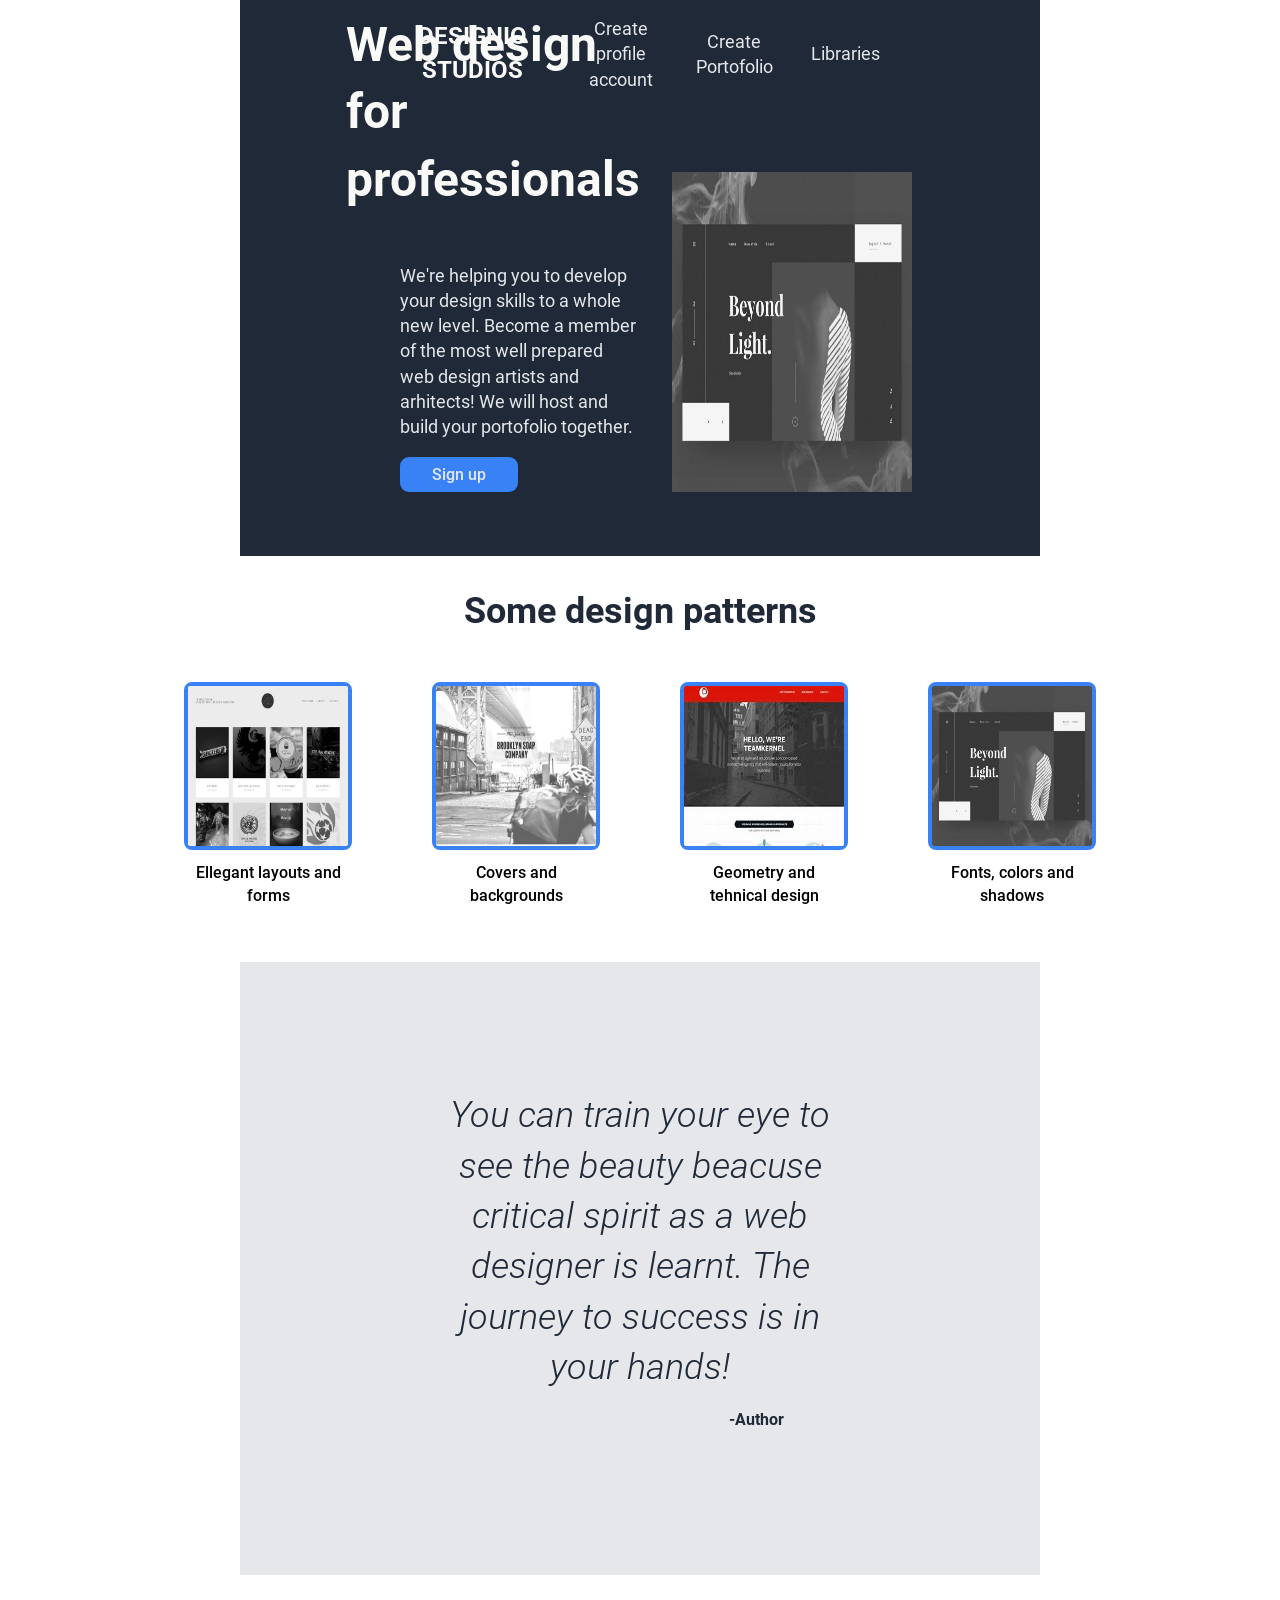
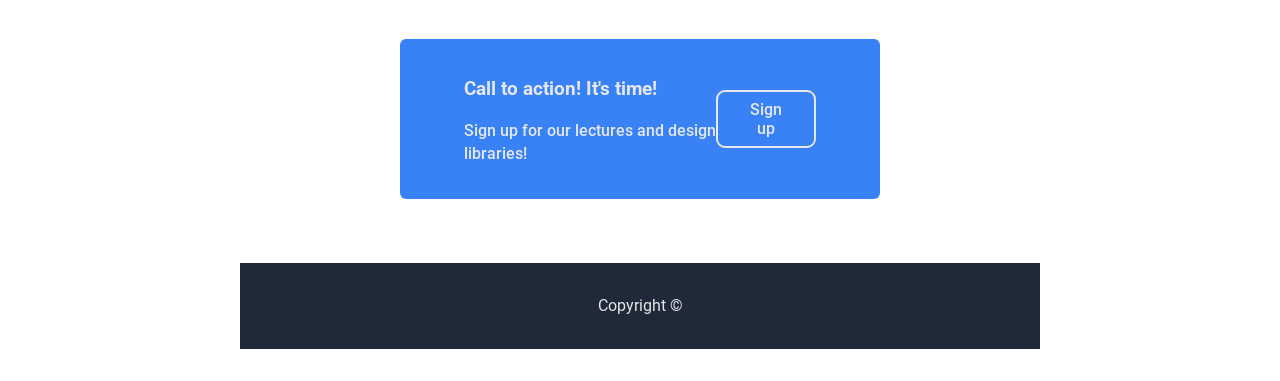
==== css_main-assignment/index.html @ ff45c8da "new assignment" ====
<!DOCTYPE html>
<html lang="en">
  <head>
    <meta charset="UTF-8" />
    <meta http-equiv="X-UA-Compatible" content="IE=edge" />
    <meta name="viewport" content="width=device-width, initial-scale=1.0" />
    <link
      href="https://fonts.googleapis.com/css2?family=Open+Sans&family=Roboto:wght@400;500&display=swap"
      rel="stylesheet"
    />
    <link rel="stylesheet" href="index.css" />
    <title>Main CSS Project</title>
  </head>

  <body>
    <header class="header">
      <div class="header-nav">
        <h2 class="header-logo_text">DESIGNIO STUDIOS</h2>
        <nav class="main-nav">
          <ul>
            <li>
              <a class="link-text" href="pages/about.html"
                >Create profile account</a
              >
            </li>
            <li>
              <a class="link-text" href="pages/portofolio.html"
                >Create Portofolio</a
              >
            </li>
            <li>
              <a class="link-text" href="#">Libraries</a>
            </li>
          </ul>
        </nav>
      </div>

      <div class="section_hero">
        <div class="hero_text-box">
          <h1 class="heading-primary">Web design for professionals</h1>
          <p class="heading-secondary">
            We're helping you to develop your design skills to a whole new
            level. Become a member of the most well prepared web design artists
            and arhitects! We will host and build your portofolio together.
          </p>
          <button class="sign_up-btn btn">Sign up</button>
        </div>
        <div class="hero-img">
          <img src="assets/black-white-web-ui-31.jpg" alt="A design " />
        </div>
      </div>
    </header>

    <main>
      <section class="section_info">
        <h2 class="section_info-heading">Some design patterns</h2>
        <div class="info-boxes">
          <figure class="box-fig">
            <img src="assets/bwg03.jpg " alt="a web design structure" />
            <figcaption>Ellegant layouts and forms</figcaption>
          </figure>
          <figure class="box-fig">
            <img src="assets/bwg09.webp" alt="design formula" />
            <figcaption>Covers and backgrounds</figcaption>
          </figure>
          <figure class="box-fig">
            <img src="assets/OIP (1).jfif" alt="design layout 2" />
            <figcaption>Geometry and tehnical design</figcaption>
          </figure>
          <figure class="box-fig">
            <img
              src="assets/black-white-web-ui-31.jpg"
              alt="fonts and spaces design"
            />
            <figcaption>Fonts, colors and shadows</figcaption>
          </figure>
        </div>
      </section>

      <section class="section_testimonial">
        <div class="testimony-text">
          You can train your eye to see the beauty beacuse critical spirit as a
          web designer is learnt. The journey to success is in your hands!
        </div>
        <p class="author">-Author</p>
      </section>

      <section class="section_call-to-action">
        <div>
          <h3>Call to action! It's time!</h3>
          <p class="call_p">Sign up for our lectures and design libraries!</p>
        </div>
        <div class="subscripe_btn">
          <button class="btn call_btn">Sign up</button>
        </div>
      </section>
      <footer class="footer">Copyright ©</footer>
    </main>
  </body>
</html>
---- css_main-assignment/index.css ----
@font-face {
  font-family: "Roboto";
  src: url(Roboto/Roboto-Medium.ttf);
}

@font-face {
  font-family: "Roboto-Regular";
  src: url(Roboto/Roboto-Regular.ttf);
}

@font-face {
  font-family: "Roboto-LigthItalic";
  src: url(Roboto/Roboto-LightItalic.ttf);
}

@font-face {
  font-family: "Roboto-Light";
  src: url(Roboto/Roboto-Light.ttf);
}

@font-face {
  font-family: "Roboto-Bold";
  src: url(Roboto/Roboto-Bold.ttf);
}

@font-face {
  font-family: "Roboto-Thin";
  src: url(Roboto/Roboto-Thin.ttf);
}

/* COLORS AND COLORS*/
/* #1F2937  -HERO/ FOOTER */
/* 48px extra-bold #F9FAF8; */
/* 18px #E5E7EB */
/* 24px #F9FAF8 */
/* ##3882F6 */
/* 36px extra-bold #1F2937 */
#E5E7EB
/* 36px ligth italic #1F2937 */

/* ////////////////////////////////////// */
* {
  padding: 0;
  margin: 0;
  box-sizing: border-box;
}

body {
  font-family: "Roboto", sans-serif;
  line-height: 1.4;
  font-weight: 400;

  background-color: white;
  margin: 0 15rem;
}

header {
  padding: 0 10rem;
  background-color: #1f2937;
  position: relative;
}

.header-nav {
  display: flex;
  justify-content: space-between;
  align-items: center;
  text-align: center;
}

.header-logo_text {
  font-size: 24px;
  color: #f9faf8;
}

nav ul {
  display: flex;
  flex-direction: row;
  justify-content: space-around;
  align-items: center;
  gap: 2.4rem;
}

li {
  list-style: none;
}

a {
  text-decoration: none;
}

.link-text {
  font-family: "Roboto-Regular";
  font-size: 18px;
  color: #e5e7eb;
}

/* ///////////////////////////// */
/* SECTION-HERO */
.section_hero {
  display: grid;
  grid-template-columns: 50% 50%;
  grid-auto-rows: 20rem;
  gap: 2rem;

  max-height: 20rem;
  background-color: #1f2937;

  padding: 4rem 0;
}

.hero_text-box {
  display: flex;
  flex-direction: column;
  grid-template-rows: center;
  justify-content: flex-end;

  align-items: flex-end;
}

.heading-primary {
  font-size: 48px;
  font-family: "Roboto-Bold";
  color: #f9faf8;
}

.heading-secondary {
  font-family: "Roboto-Regular";
  font-size: 18px;
  color: #e5e7eb;
}

.hero-img img {
  /* background-size: cover; */
  /* object-fit: cover; */
  width: 100%;
  height: 100%;
}

/* SECTION INFO */
.section_info {
  padding: 0rem 0 6rem 0;
}

.info-boxes {
  display: flex;
  align-items: center;
  justify-content: center;
}

.info-boxes figure {
  display: flex;
  flex-direction: column;
  justify-content: space-between;
  gap: 1rem;

  width: 10rem;
  height: 10rem;
}

figure {
  width: 100%;
  height: auto;
  background-size: cover;
  background-repeat: no-repeat;
  background-position: center;
}

.box-fig img {
  border-radius: 2px;
  min-width: 100%;
  min-height: 100%;
  width: auto;
  height: auto;
}

.box-fig {
  border: 4px solid #3882f6;
  border-radius: 8px;
}

figcaption {
  text-align: center;
}

.section_info-heading {
  display: flex;
  justify-content: center;
  align-items: center;
  text-align: center;

  font-size: 36px;
  font-family: "Roboto-Bold";
  color: #1f2937;
}

/* SECTION testimonial */
.section_testimonial {
  display: flex;
  flex-direction: column;
  justify-content: center;
  align-items: center;
  text-align: center;

  background-color: #e5e7eb;
  padding: 8rem 12rem;
}

.testimony-text {
  font-size: 36px;
  font-family: "Roboto-LigthItalic";
  font-weight: lighter;
  color: #1f2937;
}

.author {
  font-family: "Roboto-Bold";
  color: #1f2937;
  align-self: flex-end;
  margin-right: 4rem;
}

/* SECTION CALL */
.section_call-to-action {
  background-color: #3882f6;
  color: #e5e7eb;
  margin: 4rem 10rem;
  padding: 4rem 4rem;
  border-radius: 6px;

  height: 2rem;
  display: flex;
  justify-content: space-around;
  align-items: center;
}

.call-action .call_p {
  color: #e5e7eb;
  font-weight: 200;
}

/* FOOTER */

.footer {
  font-family: "Roboto-Regular";
  display: flex;
  justify-content: center;
  padding: 2rem 0;
  background-color: #1f2937;
  color: #e5e7eb;

  margin-bottom: 2rem;
}

p {
  color: #e5e7eb;
}

.btn {
  display: inline-block;
  align-self: flex-start;

  text-decoration: none;
  font-size: 1rem;
  padding: 0.5rem 2rem;
  border-radius: 9px;

  border: none;
  cursor: pointer;
  font-family: inherit;
}

.btn:link,
.btn:visited,
.btn:hover,
.btn:active {
  background-color: #e5e7eb;
  color: #3882f6;
}

.sign_up-btn {
  background-color: #3882f6;
  color: #e5e7eb;
}

.call_btn {
  background-color: #3882f6;
  color: #e5e7eb;
  border: #e5e7eb 2px solid;
}
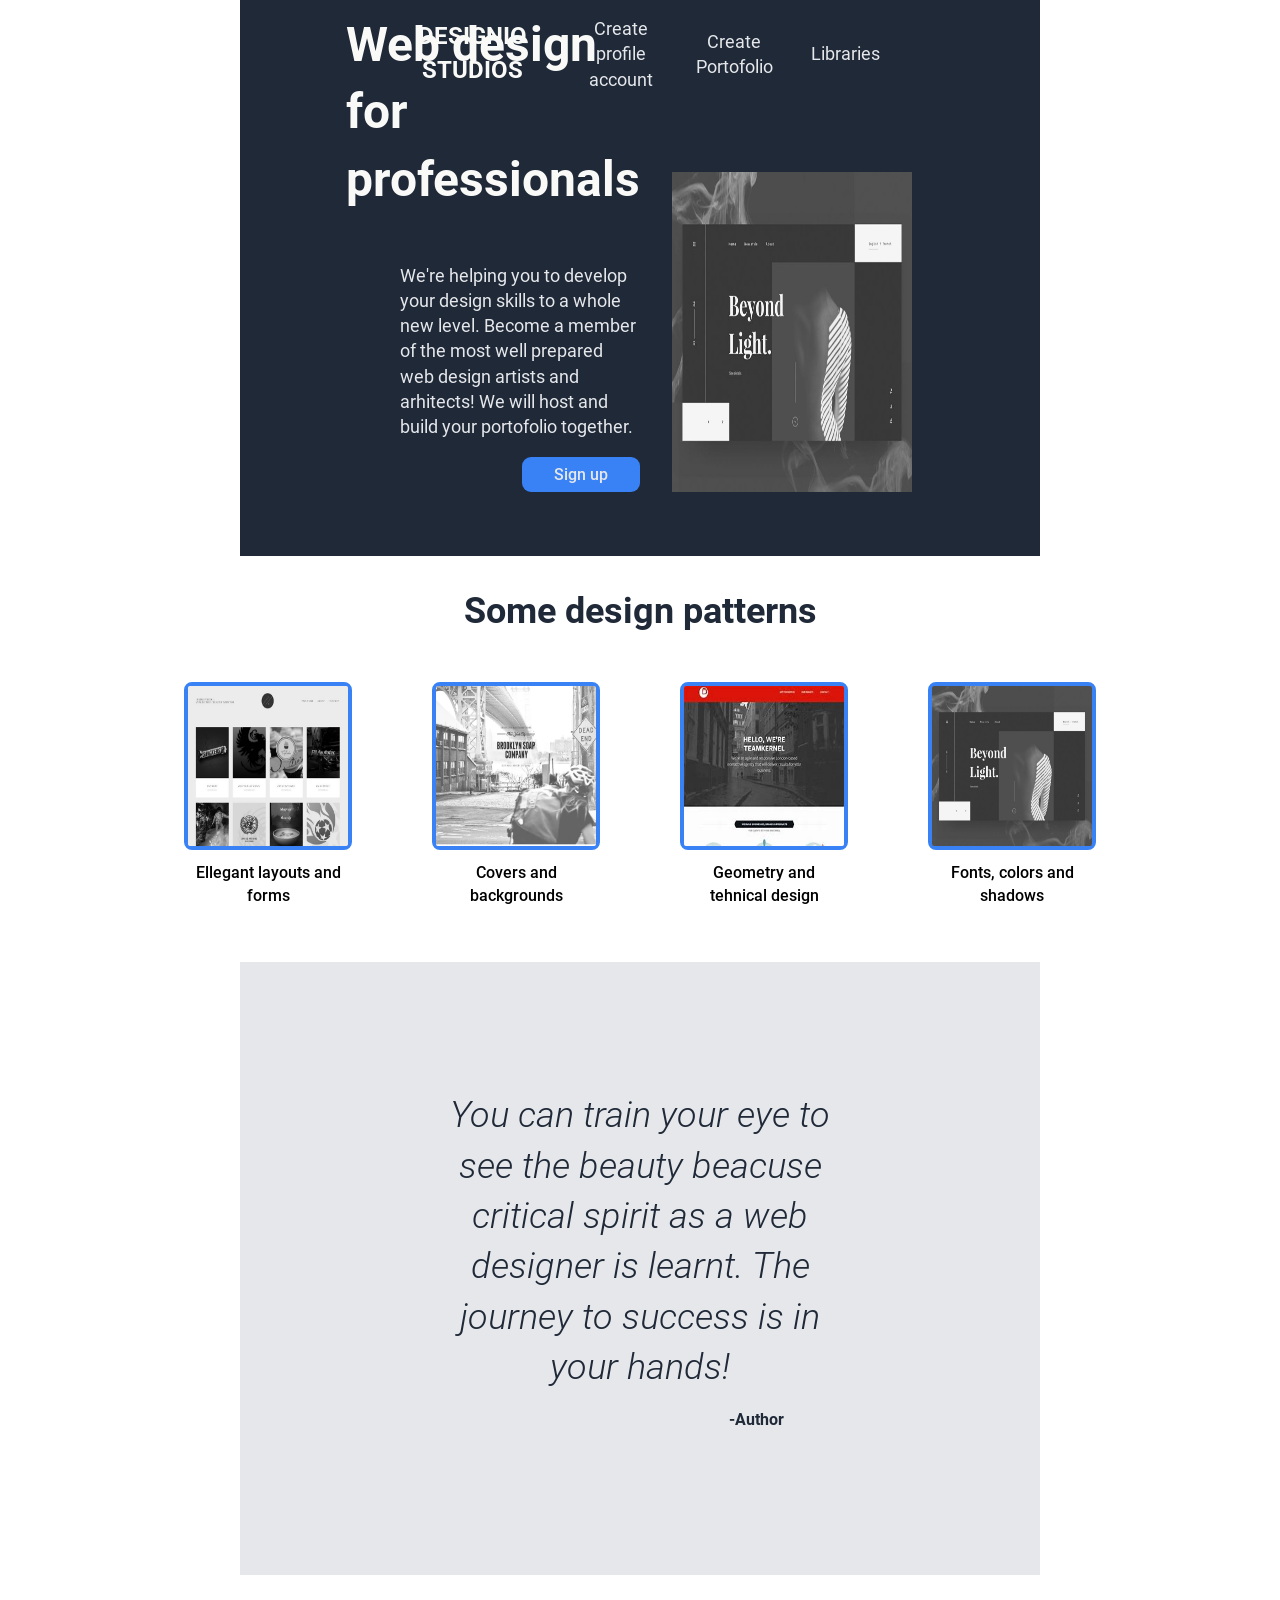
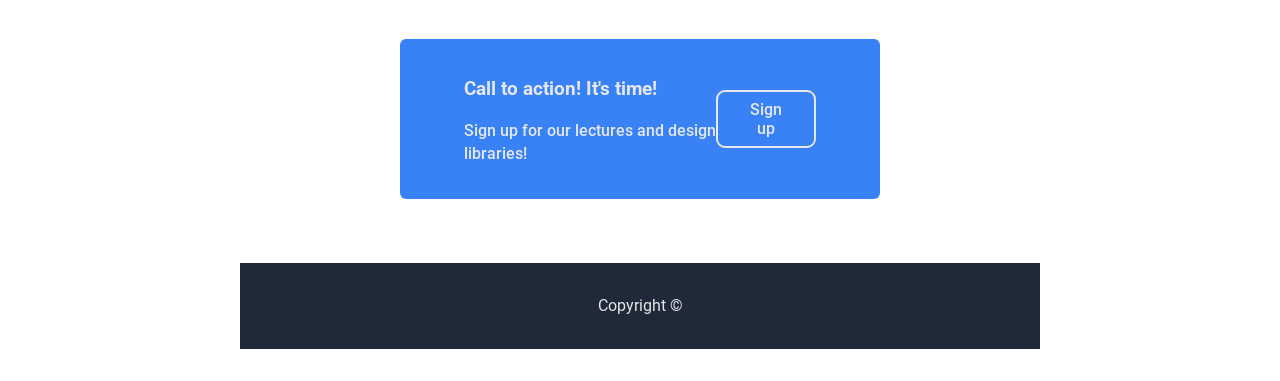
==== commit 563ced67: "new assignment" ====
--- a/css_main-assignment/index.html
+++ b/css_main-assignment/index.html
@@ -43,7 +43,7 @@
             level. Become a member of the most well prepared web design artists
             and arhitects! We will host and build your portofolio together.
           </p>
-          <button class="sign_up-btn btn">Sign up</button>
+          <a href="3"><button class="sign_up-btn btn">Sign up</button></a>
         </div>
         <div class="hero-img">
           <img src="assets/black-white-web-ui-31.jpg" alt="A design " />
@@ -91,7 +91,7 @@
           <p class="call_p">Sign up for our lectures and design libraries!</p>
         </div>
         <div class="subscripe_btn">
-          <button class="btn call_btn">Sign up</button>
+          <a href="3"><button class="btn call_btn">Sign up</button></a>
         </div>
       </section>
       <footer class="footer">Copyright ©</footer>
